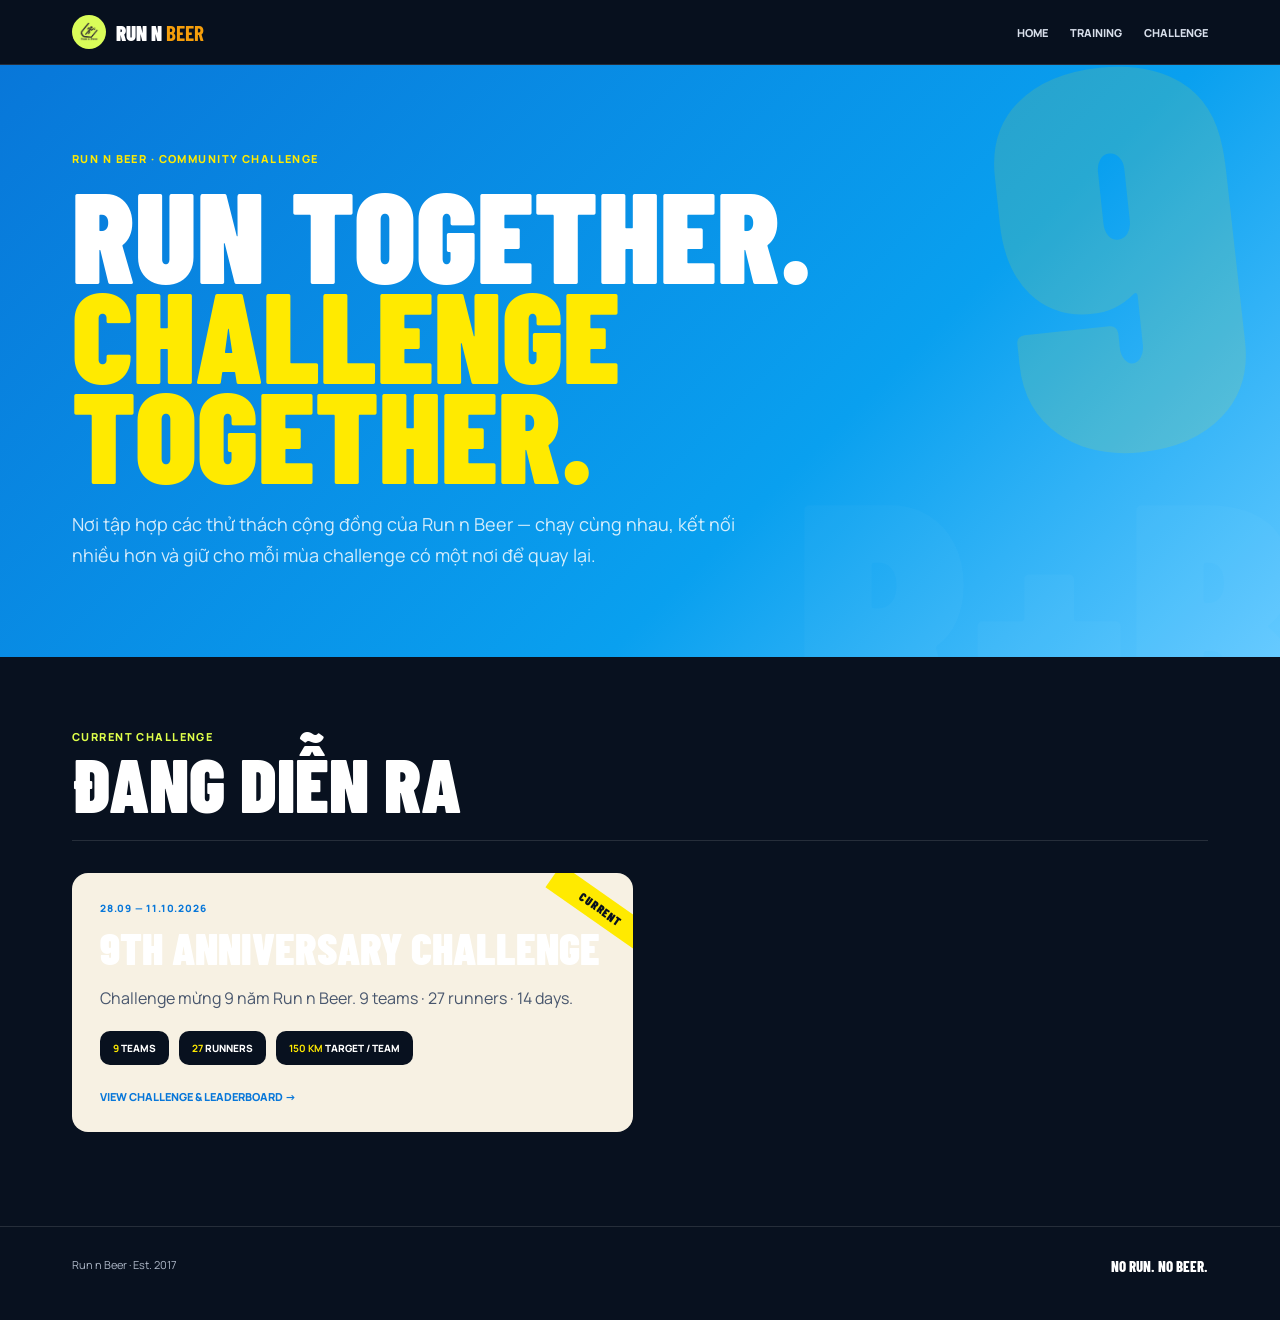
==== challenge/index.html @ 93ac635d "Add Run n Beer Challenge hub" ====
<!doctype html>
<html lang="vi">
<head>
  <meta charset="utf-8">
  <meta name="viewport" content="width=device-width, initial-scale=1">
  <title>Challenge — Run n Beer</title>
  <meta name="description" content="Các thử thách cộng đồng của Run n Beer.">
  <link rel="preconnect" href="https://fonts.googleapis.com">
  <link rel="preconnect" href="https://fonts.gstatic.com" crossorigin>
  <link href="https://fonts.googleapis.com/css2?family=Barlow+Condensed:wght@700;800;900&family=Manrope:wght@400;600;700;800&display=swap" rel="stylesheet">
  <link rel="stylesheet" href="/assets/site.css">
  <style>
    .challenge-hero{background:linear-gradient(135deg,#0877d9 0%,#09a0ef 64%,#62c9ff 100%);color:#fff;position:relative;overflow:hidden;border-bottom:0}
    .challenge-hero:before{content:"9";position:absolute;right:3vw;top:-8vw;font:900 min(46vw,540px)/1 'Barlow Condensed',sans-serif;color:rgba(255,230,0,.12);transform:rotate(-6deg)}
    .challenge-hero .rn-eyebrow{color:#ffea00}.challenge-hero .rn-title{max-width:820px}
    .challenge-hero .rn-lead{color:rgba(255,255,255,.82)}
    .challenge-card{background:#f7f1e3;color:#08111f;border:0;position:relative;overflow:hidden}
    .challenge-card:before{content:"CURRENT";position:absolute;right:-26px;top:22px;background:#ffea00;color:#08111f;padding:7px 34px;font:900 12px 'Barlow Condensed';letter-spacing:.08em;transform:rotate(35deg)}
    .challenge-card p{color:#48566d}.challenge-card .rn-tag{color:#0877d9}.challenge-card .rn-go{color:#0877d9}
    .stats{display:flex;gap:10px;flex-wrap:wrap;margin-top:20px}.stat{background:#08111f;color:#fff;border-radius:10px;padding:10px 13px;font-size:10px;font-weight:900;text-transform:uppercase}.stat b{color:#ffea00}
  </style>
</head>
<body class="rn-site">
  <div class="rn-top">
    <div class="rn-wrap">
      <nav class="rn-nav">
        <a class="rn-brand" href="/"><img src="/logo.jpg" alt="Run n Beer"><span>Run n <b>Beer</b></span></a>
        <div class="rn-links"><a href="/">Home</a><a href="/plan/">Training</a><a href="/challenge/">Challenge</a></div>
      </nav>
    </div>
  </div>

  <section class="rn-hero challenge-hero">
    <div class="rn-wrap">
      <div class="rn-eyebrow">Run n Beer · Community Challenge</div>
      <h1 class="rn-title">Run Together.<br><span class="accent" style="color:#ffea00">Challenge Together.</span></h1>
      <p class="rn-lead">Nơi tập hợp các thử thách cộng đồng của Run n Beer — chạy cùng nhau, kết nối nhiều hơn và giữ cho mỗi mùa challenge có một nơi để quay lại.</p>
    </div>
  </section>

  <main class="rn-section">
    <div class="rn-wrap">
      <div class="rn-section-head"><div><div class="rn-eyebrow">Current Challenge</div><h2>Đang diễn ra</h2></div></div>
      <div class="rn-grid">
        <a class="rn-card challenge-card" href="/challenge/9th-birthday/">
          <div>
            <div class="rn-tag">28.09 — 11.10.2026</div>
            <h2>9th Anniversary Challenge</h2>
            <p>Challenge mừng 9 năm Run n Beer. 9 teams · 27 runners · 14 days.</p>
            <div class="stats"><span class="stat"><b>9</b> Teams</span><span class="stat"><b>27</b> Runners</span><span class="stat"><b>150 KM</b> Target / Team</span></div>
          </div>
          <div class="rn-go">View Challenge & Leaderboard →</div>
        </a>
      </div>
    </div>
  </main>

  <footer class="rn-footer"><div class="rn-wrap rn-footer-inner"><div>Run n Beer · Est. 2017</div><div class="rn-motto">No Run. No Beer.</div></div></footer>
</body>
</html>
---- assets/site.css ----
:root{--rn-navy:#08111f;--rn-navy2:#111f38;--rn-cream:#f7f1e3;--rn-orange:#f59e0b;--rn-lime:#dfff4a;--rn-muted:#aeb8c8;--rn-line:rgba(255,255,255,.12);--rn-ink:#142033}*{box-sizing:border-box}html{scroll-behavior:smooth}body.rn-site{margin:0;background:var(--rn-navy);color:#fff;font-family:Manrope,Arial,sans-serif;-webkit-font-smoothing:antialiased}body.rn-site a{color:inherit;text-decoration:none}.rn-wrap{max-width:1180px;margin:auto;padding:0 22px}.rn-breadcrumb{height:40px;display:flex;align-items:center;gap:8px;border-bottom:1px solid var(--rn-line);font-size:10px;font-weight:800;text-transform:uppercase;color:var(--rn-muted);white-space:nowrap;overflow:auto}.rn-breadcrumb a:hover{color:var(--rn-lime)}.rn-top{position:sticky;top:0;z-index:20;background:rgba(8,17,31,.92);backdrop-filter:blur(12px);border-bottom:1px solid var(--rn-line)}.rn-nav{height:64px;display:flex;align-items:center;justify-content:space-between;gap:20px}.rn-brand{display:flex;align-items:center;gap:10px;font:900 21px 'Barlow Condensed',sans-serif;text-transform:uppercase}.rn-brand img{width:34px;height:34px;border-radius:50%;object-fit:cover}.rn-brand b{color:var(--rn-orange)}.rn-links{display:flex;gap:22px;font-size:11px;font-weight:800;text-transform:uppercase;color:#d7deea}.rn-links a:hover{color:var(--rn-lime)}.rn-hero{position:relative;overflow:hidden;border-bottom:1px solid var(--rn-line);padding:86px 0 68px}.rn-hero:after{content:'R+B';position:absolute;right:-20px;bottom:-82px;font:900 clamp(180px,28vw,390px)/.7 'Barlow Condensed',sans-serif;color:rgba(255,255,255,.025);pointer-events:none}.rn-eyebrow{color:var(--rn-lime);font-size:11px;font-weight:800;text-transform:uppercase;letter-spacing:.13em}.rn-title{font:900 clamp(66px,10vw,128px)/.78 'Barlow Condensed',sans-serif;text-transform:uppercase;margin:18px 0 26px;max-width:900px}.rn-title .accent{color:var(--rn-orange)}.rn-lead{max-width:700px;color:var(--rn-muted);font-size:18px;line-height:1.7}.rn-actions{display:flex;gap:10px;flex-wrap:wrap;margin-top:28px}.rn-btn{display:inline-flex;align-items:center;justify-content:center;background:var(--rn-lime);color:#111!important;padding:13px 17px;border-radius:8px;font-size:12px;font-weight:900;text-transform:uppercase;transition:.18s}.rn-btn:hover{transform:translateY(-2px)}.rn-btn.secondary{background:transparent;color:#fff!important;border:1px solid var(--rn-line)}.rn-btn.secondary:hover{border-color:var(--rn-lime);color:var(--rn-lime)!important}.rn-section{padding:72px 0 94px}.rn-section-head{display:flex;justify-content:space-between;align-items:end;border-bottom:1px solid var(--rn-line);padding-bottom:18px;margin-bottom:32px}.rn-section-head h2{font:900 clamp(46px,7vw,76px)/.9 'Barlow Condensed',sans-serif;text-transform:uppercase;margin:5px 0}.rn-grid{display:grid;grid-template-columns:repeat(2,1fr);gap:14px}.rn-card{border:1px solid var(--rn-line);background:var(--rn-navy2);border-radius:16px;padding:28px;min-height:230px;display:flex;flex-direction:column;justify-content:space-between;transition:.18s}.rn-card:hover{transform:translateY(-3px);border-color:var(--rn-lime)}.rn-tag{font-size:10px;font-weight:900;color:var(--rn-orange);text-transform:uppercase;letter-spacing:.08em}.rn-card h2,.rn-card h3{font:900 44px/.95 'Barlow Condensed',sans-serif;text-transform:uppercase;margin:12px 0}.rn-card p{color:var(--rn-muted);line-height:1.65}.rn-go{font-size:11px;font-weight:900;text-transform:uppercase;color:var(--rn-lime);margin-top:24px}.rn-pills{display:flex;gap:9px;flex-wrap:wrap;margin-top:26px}.rn-pill{border:1px solid var(--rn-line);padding:8px 11px;border-radius:999px;font-size:10px;font-weight:800;text-transform:uppercase;color:#d7deea}.rn-footer{border-top:1px solid var(--rn-line);padding:30px 0 45px;color:var(--rn-muted);font-size:11px}.rn-footer-inner{display:flex;justify-content:space-between;gap:16px;flex-wrap:wrap}.rn-motto{font:800 15px 'Barlow Condensed',sans-serif;text-transform:uppercase;color:#fff}@media(max-width:760px){.rn-links{display:none}.rn-grid{grid-template-columns:1fr}.rn-hero{padding:64px 0 54px}.rn-title{font-size:72px}.rn-card{min-height:210px}.rn-footer-inner{display:block}.rn-motto{margin-top:8px}}
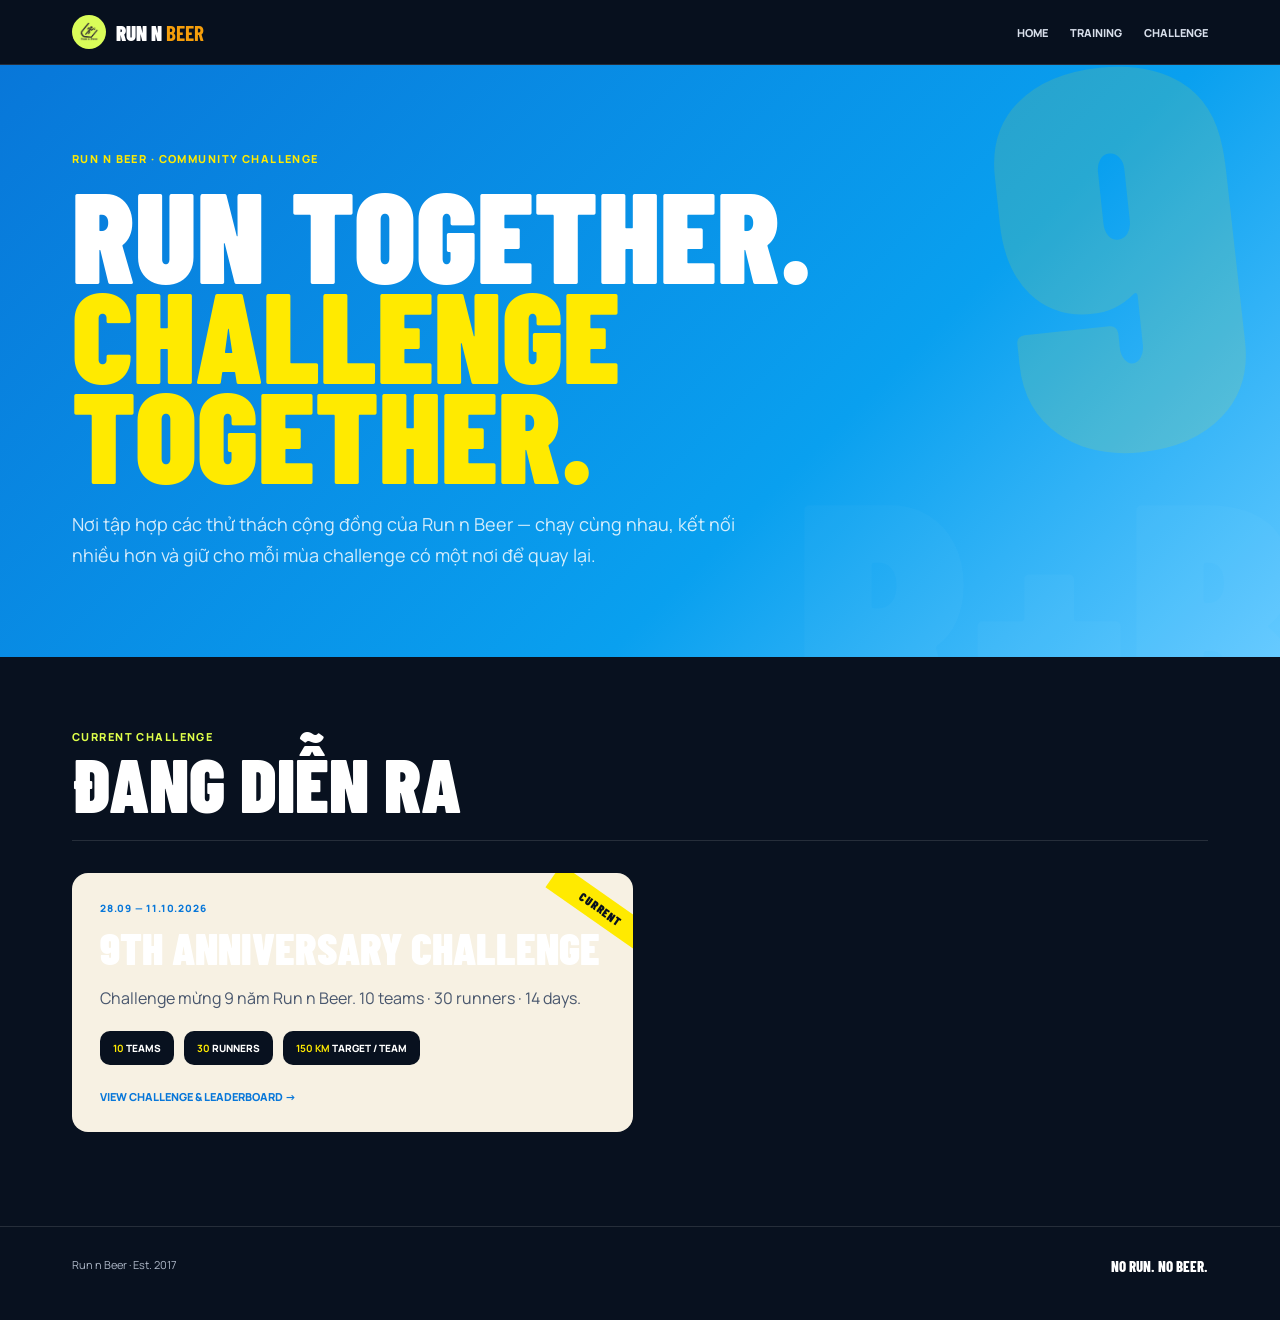
==== commit 79d854bd: "Update challenge details for 9th Anniversary cập nhật thành 10 teams" ====
--- a/challenge/index.html
+++ b/challenge/index.html
@@ -46,8 +46,8 @@
           <div>
             <div class="rn-tag">28.09 — 11.10.2026</div>
             <h2>9th Anniversary Challenge</h2>
-            <p>Challenge mừng 9 năm Run n Beer. 9 teams · 27 runners · 14 days.</p>
-            <div class="stats"><span class="stat"><b>9</b> Teams</span><span class="stat"><b>27</b> Runners</span><span class="stat"><b>150 KM</b> Target / Team</span></div>
+            <p>Challenge mừng 9 năm Run n Beer. 10 teams · 30 runners · 14 days.</p>
+            <div class="stats"><span class="stat"><b>10</b> Teams</span><span class="stat"><b>30</b> Runners</span><span class="stat"><b>150 KM</b> Target / Team</span></div>
           </div>
           <div class="rn-go">View Challenge & Leaderboard →</div>
         </a>
@@ -57,4 +57,4 @@
 
   <footer class="rn-footer"><div class="rn-wrap rn-footer-inner"><div>Run n Beer · Est. 2017</div><div class="rn-motto">No Run. No Beer.</div></div></footer>
 </body>
-</html>+</html>
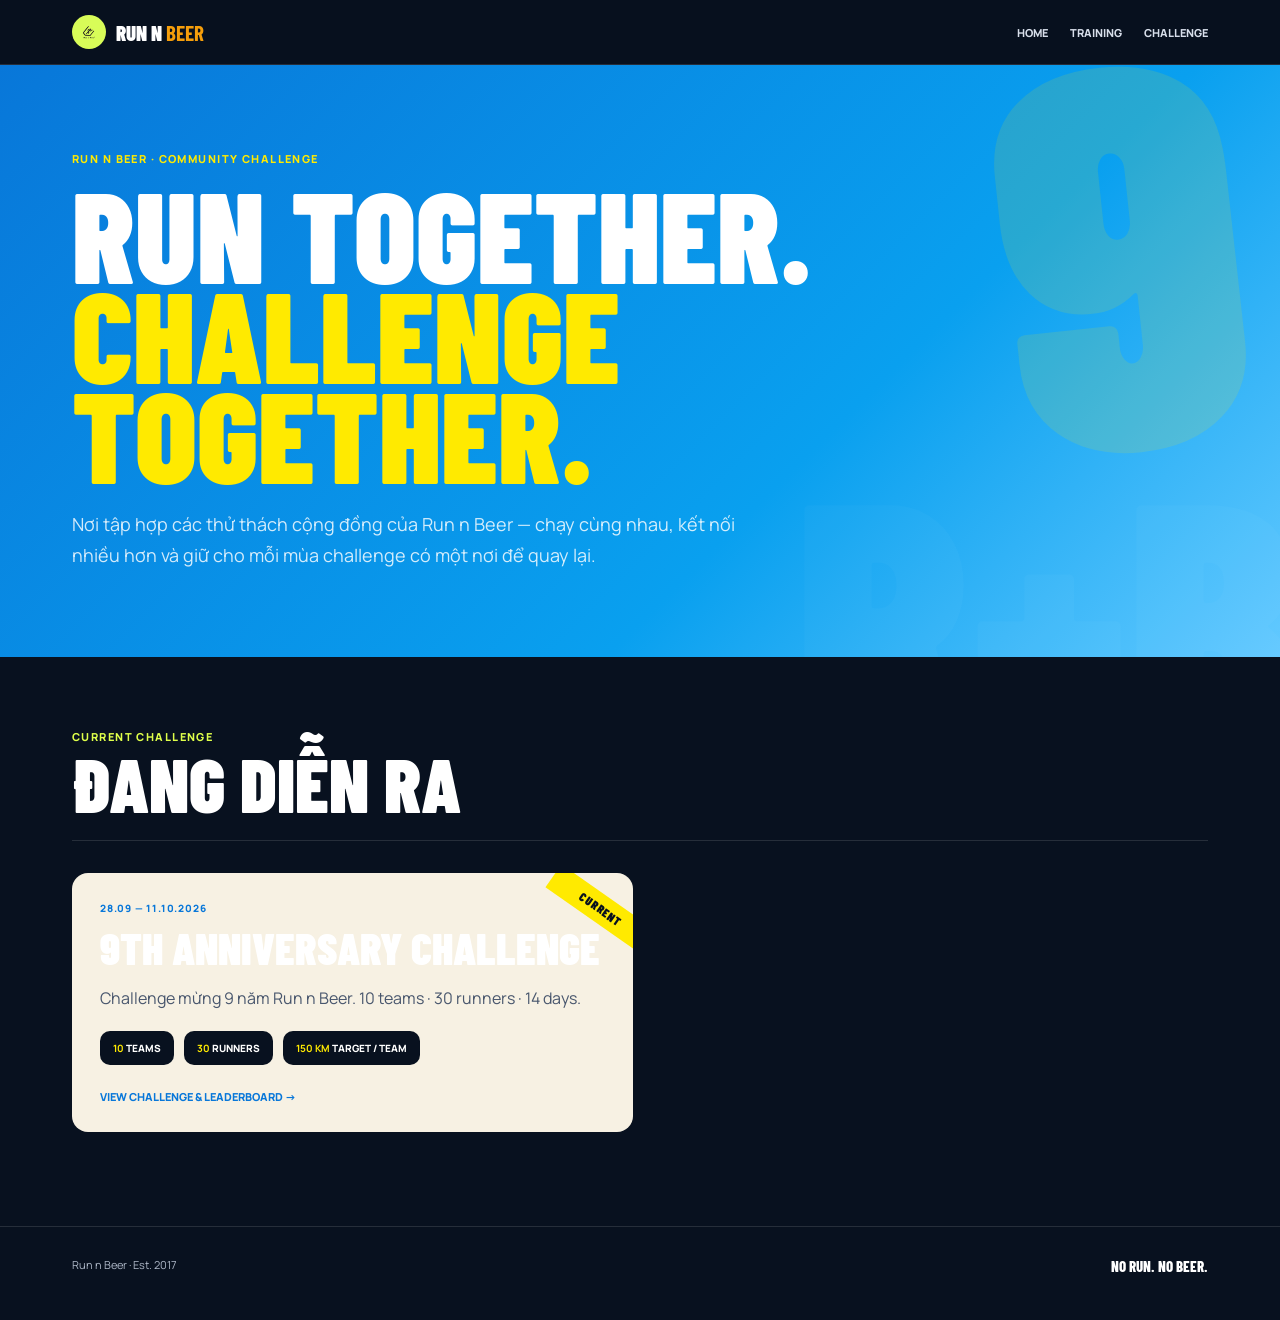
==== commit bbd28143: "Update logo image in navigation bar" ====
--- a/challenge/index.html
+++ b/challenge/index.html
@@ -8,53 +8,19 @@
   <link rel="preconnect" href="https://fonts.googleapis.com">
   <link rel="preconnect" href="https://fonts.gstatic.com" crossorigin>
   <link href="https://fonts.googleapis.com/css2?family=Barlow+Condensed:wght@700;800;900&family=Manrope:wght@400;600;700;800&display=swap" rel="stylesheet">
-  <link rel="stylesheet" href="/assets/site.css">
+  <link rel="stylesheet" href="/assets/css/site.css">
   <style>
     .challenge-hero{background:linear-gradient(135deg,#0877d9 0%,#09a0ef 64%,#62c9ff 100%);color:#fff;position:relative;overflow:hidden;border-bottom:0}
     .challenge-hero:before{content:"9";position:absolute;right:3vw;top:-8vw;font:900 min(46vw,540px)/1 'Barlow Condensed',sans-serif;color:rgba(255,230,0,.12);transform:rotate(-6deg)}
-    .challenge-hero .rn-eyebrow{color:#ffea00}.challenge-hero .rn-title{max-width:820px}
-    .challenge-hero .rn-lead{color:rgba(255,255,255,.82)}
-    .challenge-card{background:#f7f1e3;color:#08111f;border:0;position:relative;overflow:hidden}
-    .challenge-card:before{content:"CURRENT";position:absolute;right:-26px;top:22px;background:#ffea00;color:#08111f;padding:7px 34px;font:900 12px 'Barlow Condensed';letter-spacing:.08em;transform:rotate(35deg)}
-    .challenge-card p{color:#48566d}.challenge-card .rn-tag{color:#0877d9}.challenge-card .rn-go{color:#0877d9}
-    .stats{display:flex;gap:10px;flex-wrap:wrap;margin-top:20px}.stat{background:#08111f;color:#fff;border-radius:10px;padding:10px 13px;font-size:10px;font-weight:900;text-transform:uppercase}.stat b{color:#ffea00}
+    .challenge-hero .rn-eyebrow{color:#ffea00}.challenge-hero .rn-title{max-width:820px}.challenge-hero .rn-lead{color:rgba(255,255,255,.82)}
+    .challenge-card{background:#f7f1e3;color:#08111f;border:0;position:relative;overflow:hidden}.challenge-card:before{content:"CURRENT";position:absolute;right:-26px;top:22px;background:#ffea00;color:#08111f;padding:7px 34px;font:900 12px 'Barlow Condensed';letter-spacing:.08em;transform:rotate(35deg)}
+    .challenge-card p{color:#48566d}.challenge-card .rn-tag,.challenge-card .rn-go{color:#0877d9}.stats{display:flex;gap:10px;flex-wrap:wrap;margin-top:20px}.stat{background:#08111f;color:#fff;border-radius:10px;padding:10px 13px;font-size:10px;font-weight:900;text-transform:uppercase}.stat b{color:#ffea00}
   </style>
 </head>
 <body class="rn-site">
-  <div class="rn-top">
-    <div class="rn-wrap">
-      <nav class="rn-nav">
-        <a class="rn-brand" href="/"><img src="/logo.jpg" alt="Run n Beer"><span>Run n <b>Beer</b></span></a>
-        <div class="rn-links"><a href="/">Home</a><a href="/plan/">Training</a><a href="/challenge/">Challenge</a></div>
-      </nav>
-    </div>
-  </div>
-
-  <section class="rn-hero challenge-hero">
-    <div class="rn-wrap">
-      <div class="rn-eyebrow">Run n Beer · Community Challenge</div>
-      <h1 class="rn-title">Run Together.<br><span class="accent" style="color:#ffea00">Challenge Together.</span></h1>
-      <p class="rn-lead">Nơi tập hợp các thử thách cộng đồng của Run n Beer — chạy cùng nhau, kết nối nhiều hơn và giữ cho mỗi mùa challenge có một nơi để quay lại.</p>
-    </div>
-  </section>
-
-  <main class="rn-section">
-    <div class="rn-wrap">
-      <div class="rn-section-head"><div><div class="rn-eyebrow">Current Challenge</div><h2>Đang diễn ra</h2></div></div>
-      <div class="rn-grid">
-        <a class="rn-card challenge-card" href="/challenge/9th-birthday/">
-          <div>
-            <div class="rn-tag">28.09 — 11.10.2026</div>
-            <h2>9th Anniversary Challenge</h2>
-            <p>Challenge mừng 9 năm Run n Beer. 10 teams · 30 runners · 14 days.</p>
-            <div class="stats"><span class="stat"><b>10</b> Teams</span><span class="stat"><b>30</b> Runners</span><span class="stat"><b>150 KM</b> Target / Team</span></div>
-          </div>
-          <div class="rn-go">View Challenge & Leaderboard →</div>
-        </a>
-      </div>
-    </div>
-  </main>
-
+  <div class="rn-top"><div class="rn-wrap"><nav class="rn-nav"><a class="rn-brand" href="/"><img src="/assets/images/logo/logo-tm.jpg" alt="Run n Beer"><span>Run n <b>Beer</b></span></a><div class="rn-links"><a href="/">Home</a><a href="/training/">Training</a><a href="/challenge/">Challenge</a></div></nav></div></div>
+  <section class="rn-hero challenge-hero"><div class="rn-wrap"><div class="rn-eyebrow">Run n Beer · Community Challenge</div><h1 class="rn-title">Run Together.<br><span class="accent" style="color:#ffea00">Challenge Together.</span></h1><p class="rn-lead">Nơi tập hợp các thử thách cộng đồng của Run n Beer — chạy cùng nhau, kết nối nhiều hơn và giữ cho mỗi mùa challenge có một nơi để quay lại.</p></div></section>
+  <main class="rn-section"><div class="rn-wrap"><div class="rn-section-head"><div><div class="rn-eyebrow">Current Challenge</div><h2>Đang diễn ra</h2></div></div><div class="rn-grid"><a class="rn-card challenge-card" href="/challenge/9th-birthday/"><div><div class="rn-tag">28.09 — 11.10.2026</div><h2>9th Anniversary Challenge</h2><p>Challenge mừng 9 năm Run n Beer. 10 teams · 30 runners · 14 days.</p><div class="stats"><span class="stat"><b>10</b> Teams</span><span class="stat"><b>30</b> Runners</span><span class="stat"><b>150 KM</b> Target / Team</span></div></div><div class="rn-go">View Challenge & Leaderboard →</div></a></div></div></main>
   <footer class="rn-footer"><div class="rn-wrap rn-footer-inner"><div>Run n Beer · Est. 2017</div><div class="rn-motto">No Run. No Beer.</div></div></footer>
 </body>
 </html>
--- a/assets/css/site.css
+++ b/assets/css/site.css
@@ -0,0 +1 @@
+:root{--rn-navy:#08111f;--rn-navy2:#111f38;--rn-cream:#f7f1e3;--rn-orange:#f59e0b;--rn-lime:#dfff4a;--rn-muted:#aeb8c8;--rn-line:rgba(255,255,255,.12);--rn-ink:#142033}*{box-sizing:border-box}html{scroll-behavior:smooth}body.rn-site{margin:0;background:var(--rn-navy);color:#fff;font-family:Manrope,Arial,sans-serif;-webkit-font-smoothing:antialiased}body.rn-site a{color:inherit;text-decoration:none}.rn-wrap{max-width:1180px;margin:auto;padding:0 22px}.rn-breadcrumb{height:40px;display:flex;align-items:center;gap:8px;border-bottom:1px solid var(--rn-line);font-size:10px;font-weight:800;text-transform:uppercase;color:var(--rn-muted);white-space:nowrap;overflow:auto}.rn-breadcrumb a:hover{color:var(--rn-lime)}.rn-top{position:sticky;top:0;z-index:20;background:rgba(8,17,31,.92);backdrop-filter:blur(12px);border-bottom:1px solid var(--rn-line)}.rn-nav{height:64px;display:flex;align-items:center;justify-content:space-between;gap:20px}.rn-brand{display:flex;align-items:center;gap:10px;font:900 21px 'Barlow Condensed',sans-serif;text-transform:uppercase}.rn-brand img{width:34px;height:34px;border-radius:50%;object-fit:cover}.rn-brand b{color:var(--rn-orange)}.rn-links{display:flex;gap:22px;font-size:11px;font-weight:800;text-transform:uppercase;color:#d7deea}.rn-links a:hover{color:var(--rn-lime)}.rn-hero{position:relative;overflow:hidden;border-bottom:1px solid var(--rn-line);padding:86px 0 68px}.rn-hero:after{content:'R+B';position:absolute;right:-20px;bottom:-82px;font:900 clamp(180px,28vw,390px)/.7 'Barlow Condensed',sans-serif;color:rgba(255,255,255,.025);pointer-events:none}.rn-eyebrow{color:var(--rn-lime);font-size:11px;font-weight:800;text-transform:uppercase;letter-spacing:.13em}.rn-title{font:900 clamp(66px,10vw,128px)/.78 'Barlow Condensed',sans-serif;text-transform:uppercase;margin:18px 0 26px;max-width:900px}.rn-title .accent{color:var(--rn-orange)}.rn-lead{max-width:700px;color:var(--rn-muted);font-size:18px;line-height:1.7}.rn-actions{display:flex;gap:10px;flex-wrap:wrap;margin-top:28px}.rn-btn{display:inline-flex;align-items:center;justify-content:center;background:var(--rn-lime);color:#111!important;padding:13px 17px;border-radius:8px;font-size:12px;font-weight:900;text-transform:uppercase;transition:.18s}.rn-btn:hover{transform:translateY(-2px)}.rn-btn.secondary{background:transparent;color:#fff!important;border:1px solid var(--rn-line)}.rn-btn.secondary:hover{border-color:var(--rn-lime);color:var(--rn-lime)!important}.rn-section{padding:72px 0 94px}.rn-section-head{display:flex;justify-content:space-between;align-items:end;border-bottom:1px solid var(--rn-line);padding-bottom:18px;margin-bottom:32px}.rn-section-head h2{font:900 clamp(46px,7vw,76px)/.9 'Barlow Condensed',sans-serif;text-transform:uppercase;margin:5px 0}.rn-grid{display:grid;grid-template-columns:repeat(2,1fr);gap:14px}.rn-card{border:1px solid var(--rn-line);background:var(--rn-navy2);border-radius:16px;padding:28px;min-height:230px;display:flex;flex-direction:column;justify-content:space-between;transition:.18s}.rn-card:hover{transform:translateY(-3px);border-color:var(--rn-lime)}.rn-tag{font-size:10px;font-weight:900;color:var(--rn-orange);text-transform:uppercase;letter-spacing:.08em}.rn-card h2,.rn-card h3{font:900 44px/.95 'Barlow Condensed',sans-serif;text-transform:uppercase;margin:12px 0}.rn-card p{color:var(--rn-muted);line-height:1.65}.rn-go{font-size:11px;font-weight:900;text-transform:uppercase;color:var(--rn-lime);margin-top:24px}.rn-pills{display:flex;gap:9px;flex-wrap:wrap;margin-top:26px}.rn-pill{border:1px solid var(--rn-line);padding:8px 11px;border-radius:999px;font-size:10px;font-weight:800;text-transform:uppercase;color:#d7deea}.rn-footer{border-top:1px solid var(--rn-line);padding:30px 0 45px;color:var(--rn-muted);font-size:11px}.rn-footer-inner{display:flex;justify-content:space-between;gap:16px;flex-wrap:wrap}.rn-motto{font:800 15px 'Barlow Condensed',sans-serif;text-transform:uppercase;color:#fff}@media(max-width:760px){.rn-links{display:none}.rn-grid{grid-template-columns:1fr}.rn-hero{padding:64px 0 54px}.rn-title{font-size:72px}.rn-card{min-height:210px}.rn-footer-inner{display:block}.rn-motto{margin-top:8px}}
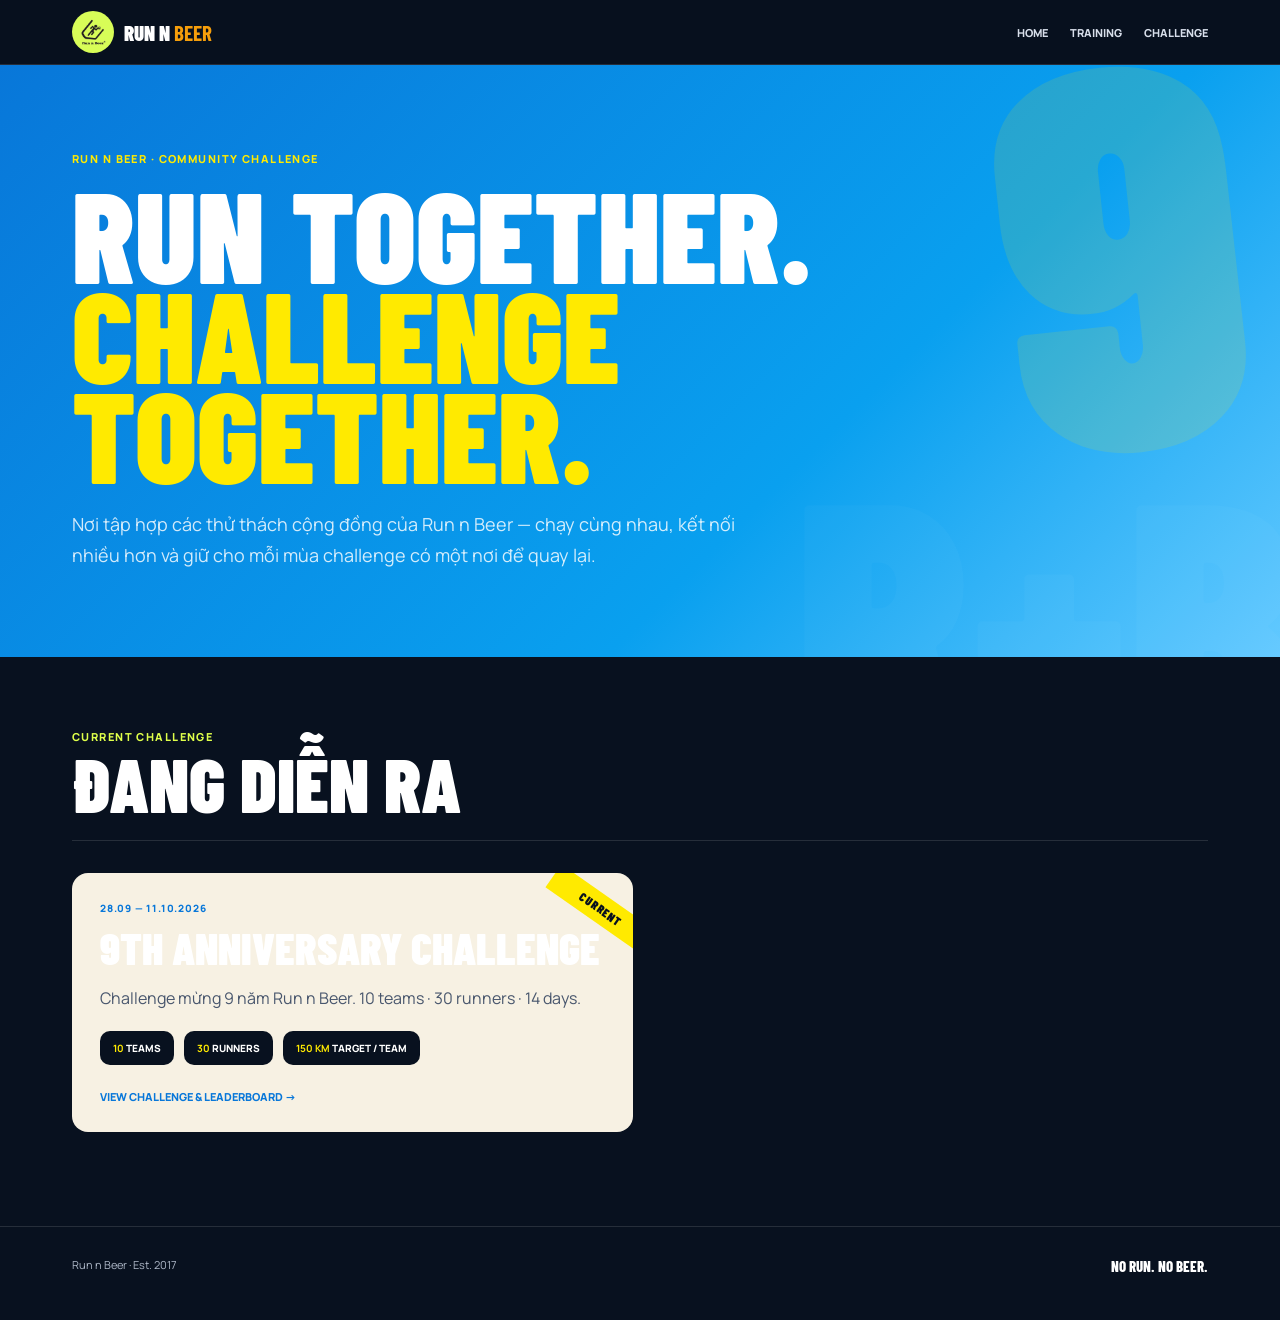
==== commit 1c599dd1: "Add GA4 tracking to challenge/index.html" ====
--- a/challenge/index.html
+++ b/challenge/index.html
@@ -16,6 +16,14 @@
     .challenge-card{background:#f7f1e3;color:#08111f;border:0;position:relative;overflow:hidden}.challenge-card:before{content:"CURRENT";position:absolute;right:-26px;top:22px;background:#ffea00;color:#08111f;padding:7px 34px;font:900 12px 'Barlow Condensed';letter-spacing:.08em;transform:rotate(35deg)}
     .challenge-card p{color:#48566d}.challenge-card .rn-tag,.challenge-card .rn-go{color:#0877d9}.stats{display:flex;gap:10px;flex-wrap:wrap;margin-top:20px}.stat{background:#08111f;color:#fff;border-radius:10px;padding:10px 13px;font-size:10px;font-weight:900;text-transform:uppercase}.stat b{color:#ffea00}
   </style>
+<!-- Google tag (gtag.js) -->
+<script async src="https://www.googletagmanager.com/gtag/js?id=G-41J6EC0FBB"></script>
+<script>
+  window.dataLayer = window.dataLayer || [];
+  function gtag(){dataLayer.push(arguments);}
+  gtag('js', new Date());
+  gtag('config', 'G-41J6EC0FBB');
+</script>
 </head>
 <body class="rn-site">
   <div class="rn-top"><div class="rn-wrap"><nav class="rn-nav"><a class="rn-brand" href="/"><img src="/assets/images/logo/logo-tm.jpg" alt="Run n Beer"><span>Run n <b>Beer</b></span></a><div class="rn-links"><a href="/">Home</a><a href="/training/">Training</a><a href="/challenge/">Challenge</a></div></nav></div></div>
--- a/assets/css/site.css
+++ b/assets/css/site.css
@@ -1 +1 @@
-:root{--rn-navy:#08111f;--rn-navy2:#111f38;--rn-cream:#f7f1e3;--rn-orange:#f59e0b;--rn-lime:#dfff4a;--rn-muted:#aeb8c8;--rn-line:rgba(255,255,255,.12);--rn-ink:#142033}*{box-sizing:border-box}html{scroll-behavior:smooth}body.rn-site{margin:0;background:var(--rn-navy);color:#fff;font-family:Manrope,Arial,sans-serif;-webkit-font-smoothing:antialiased}body.rn-site a{color:inherit;text-decoration:none}.rn-wrap{max-width:1180px;margin:auto;padding:0 22px}.rn-breadcrumb{height:40px;display:flex;align-items:center;gap:8px;border-bottom:1px solid var(--rn-line);font-size:10px;font-weight:800;text-transform:uppercase;color:var(--rn-muted);white-space:nowrap;overflow:auto}.rn-breadcrumb a:hover{color:var(--rn-lime)}.rn-top{position:sticky;top:0;z-index:20;background:rgba(8,17,31,.92);backdrop-filter:blur(12px);border-bottom:1px solid var(--rn-line)}.rn-nav{height:64px;display:flex;align-items:center;justify-content:space-between;gap:20px}.rn-brand{display:flex;align-items:center;gap:10px;font:900 21px 'Barlow Condensed',sans-serif;text-transform:uppercase}.rn-brand img{width:34px;height:34px;border-radius:50%;object-fit:cover}.rn-brand b{color:var(--rn-orange)}.rn-links{display:flex;gap:22px;font-size:11px;font-weight:800;text-transform:uppercase;color:#d7deea}.rn-links a:hover{color:var(--rn-lime)}.rn-hero{position:relative;overflow:hidden;border-bottom:1px solid var(--rn-line);padding:86px 0 68px}.rn-hero:after{content:'R+B';position:absolute;right:-20px;bottom:-82px;font:900 clamp(180px,28vw,390px)/.7 'Barlow Condensed',sans-serif;color:rgba(255,255,255,.025);pointer-events:none}.rn-eyebrow{color:var(--rn-lime);font-size:11px;font-weight:800;text-transform:uppercase;letter-spacing:.13em}.rn-title{font:900 clamp(66px,10vw,128px)/.78 'Barlow Condensed',sans-serif;text-transform:uppercase;margin:18px 0 26px;max-width:900px}.rn-title .accent{color:var(--rn-orange)}.rn-lead{max-width:700px;color:var(--rn-muted);font-size:18px;line-height:1.7}.rn-actions{display:flex;gap:10px;flex-wrap:wrap;margin-top:28px}.rn-btn{display:inline-flex;align-items:center;justify-content:center;background:var(--rn-lime);color:#111!important;padding:13px 17px;border-radius:8px;font-size:12px;font-weight:900;text-transform:uppercase;transition:.18s}.rn-btn:hover{transform:translateY(-2px)}.rn-btn.secondary{background:transparent;color:#fff!important;border:1px solid var(--rn-line)}.rn-btn.secondary:hover{border-color:var(--rn-lime);color:var(--rn-lime)!important}.rn-section{padding:72px 0 94px}.rn-section-head{display:flex;justify-content:space-between;align-items:end;border-bottom:1px solid var(--rn-line);padding-bottom:18px;margin-bottom:32px}.rn-section-head h2{font:900 clamp(46px,7vw,76px)/.9 'Barlow Condensed',sans-serif;text-transform:uppercase;margin:5px 0}.rn-grid{display:grid;grid-template-columns:repeat(2,1fr);gap:14px}.rn-card{border:1px solid var(--rn-line);background:var(--rn-navy2);border-radius:16px;padding:28px;min-height:230px;display:flex;flex-direction:column;justify-content:space-between;transition:.18s}.rn-card:hover{transform:translateY(-3px);border-color:var(--rn-lime)}.rn-tag{font-size:10px;font-weight:900;color:var(--rn-orange);text-transform:uppercase;letter-spacing:.08em}.rn-card h2,.rn-card h3{font:900 44px/.95 'Barlow Condensed',sans-serif;text-transform:uppercase;margin:12px 0}.rn-card p{color:var(--rn-muted);line-height:1.65}.rn-go{font-size:11px;font-weight:900;text-transform:uppercase;color:var(--rn-lime);margin-top:24px}.rn-pills{display:flex;gap:9px;flex-wrap:wrap;margin-top:26px}.rn-pill{border:1px solid var(--rn-line);padding:8px 11px;border-radius:999px;font-size:10px;font-weight:800;text-transform:uppercase;color:#d7deea}.rn-footer{border-top:1px solid var(--rn-line);padding:30px 0 45px;color:var(--rn-muted);font-size:11px}.rn-footer-inner{display:flex;justify-content:space-between;gap:16px;flex-wrap:wrap}.rn-motto{font:800 15px 'Barlow Condensed',sans-serif;text-transform:uppercase;color:#fff}@media(max-width:760px){.rn-links{display:none}.rn-grid{grid-template-columns:1fr}.rn-hero{padding:64px 0 54px}.rn-title{font-size:72px}.rn-card{min-height:210px}.rn-footer-inner{display:block}.rn-motto{margin-top:8px}}+:root{--rn-navy:#08111f;--rn-navy2:#111f38;--rn-cream:#f7f1e3;--rn-orange:#f59e0b;--rn-lime:#dfff4a;--rn-muted:#aeb8c8;--rn-line:rgba(255,255,255,.12);--rn-ink:#142033}*{box-sizing:border-box}html{scroll-behavior:smooth}body.rn-site{margin:0;background:var(--rn-navy);color:#fff;font-family:Manrope,Arial,sans-serif;-webkit-font-smoothing:antialiased}body.rn-site a{color:inherit;text-decoration:none}.rn-wrap{max-width:1180px;margin:auto;padding:0 22px}.rn-breadcrumb{height:40px;display:flex;align-items:center;gap:8px;border-bottom:1px solid var(--rn-line);font-size:10px;font-weight:800;text-transform:uppercase;color:var(--rn-muted);white-space:nowrap;overflow:auto}.rn-breadcrumb a:hover{color:var(--rn-lime)}.rn-top{position:sticky;top:0;z-index:20;background:rgba(8,17,31,.92);backdrop-filter:blur(12px);border-bottom:1px solid var(--rn-line)}.rn-nav{height:64px;display:flex;align-items:center;justify-content:space-between;gap:20px}.rn-brand{display:flex;align-items:center;gap:10px;font:900 21px 'Barlow Condensed',sans-serif;text-transform:uppercase}.rn-brand img{width:42px;height:42px;border-radius:50%;object-fit:cover}.rn-brand b{color:var(--rn-orange)}.rn-links{display:flex;gap:22px;font-size:11px;font-weight:800;text-transform:uppercase;color:#d7deea}.rn-links a:hover{color:var(--rn-lime)}.rn-hero{position:relative;overflow:hidden;border-bottom:1px solid var(--rn-line);padding:86px 0 68px}.rn-hero:after{content:'R+B';position:absolute;right:-20px;bottom:-82px;font:900 clamp(180px,28vw,390px)/.7 'Barlow Condensed',sans-serif;color:rgba(255,255,255,.025);pointer-events:none}.rn-eyebrow{color:var(--rn-lime);font-size:11px;font-weight:800;text-transform:uppercase;letter-spacing:.13em}.rn-title{font:900 clamp(66px,10vw,128px)/.78 'Barlow Condensed',sans-serif;text-transform:uppercase;margin:18px 0 26px;max-width:900px}.rn-title .accent{color:var(--rn-orange)}.rn-lead{max-width:700px;color:var(--rn-muted);font-size:18px;line-height:1.7}.rn-actions{display:flex;gap:10px;flex-wrap:wrap;margin-top:28px}.rn-btn{display:inline-flex;align-items:center;justify-content:center;background:var(--rn-lime);color:#111!important;padding:13px 17px;border-radius:8px;font-size:12px;font-weight:900;text-transform:uppercase;transition:.18s}.rn-btn:hover{transform:translateY(-2px)}.rn-btn.secondary{background:transparent;color:#fff!important;border:1px solid var(--rn-line)}.rn-btn.secondary:hover{border-color:var(--rn-lime);color:var(--rn-lime)!important}.rn-section{padding:72px 0 94px}.rn-section-head{display:flex;justify-content:space-between;align-items:end;border-bottom:1px solid var(--rn-line);padding-bottom:18px;margin-bottom:32px}.rn-section-head h2{font:900 clamp(46px,7vw,76px)/.9 'Barlow Condensed',sans-serif;text-transform:uppercase;margin:5px 0}.rn-grid{display:grid;grid-template-columns:repeat(2,1fr);gap:14px}.rn-card{border:1px solid var(--rn-line);background:var(--rn-navy2);border-radius:16px;padding:28px;min-height:230px;display:flex;flex-direction:column;justify-content:space-between;transition:.18s}.rn-card:hover{transform:translateY(-3px);border-color:var(--rn-lime)}.rn-tag{font-size:10px;font-weight:900;color:var(--rn-orange);text-transform:uppercase;letter-spacing:.08em}.rn-card h2,.rn-card h3{font:900 44px/.95 'Barlow Condensed',sans-serif;text-transform:uppercase;margin:12px 0}.rn-card p{color:var(--rn-muted);line-height:1.65}.rn-go{font-size:11px;font-weight:900;text-transform:uppercase;color:var(--rn-lime);margin-top:24px}.rn-pills{display:flex;gap:9px;flex-wrap:wrap;margin-top:26px}.rn-pill{border:1px solid var(--rn-line);padding:8px 11px;border-radius:999px;font-size:10px;font-weight:800;text-transform:uppercase;color:#d7deea}.rn-footer{border-top:1px solid var(--rn-line);padding:30px 0 45px;color:var(--rn-muted);font-size:11px}.rn-footer-inner{display:flex;justify-content:space-between;gap:16px;flex-wrap:wrap}.rn-motto{font:800 15px 'Barlow Condensed',sans-serif;text-transform:uppercase;color:#fff}@media(max-width:760px){.rn-links{display:none}.rn-grid{grid-template-columns:1fr}.rn-hero{padding:64px 0 54px}.rn-title{font-size:72px}.rn-card{min-height:210px}.rn-footer-inner{display:block}.rn-motto{margin-top:8px}}
